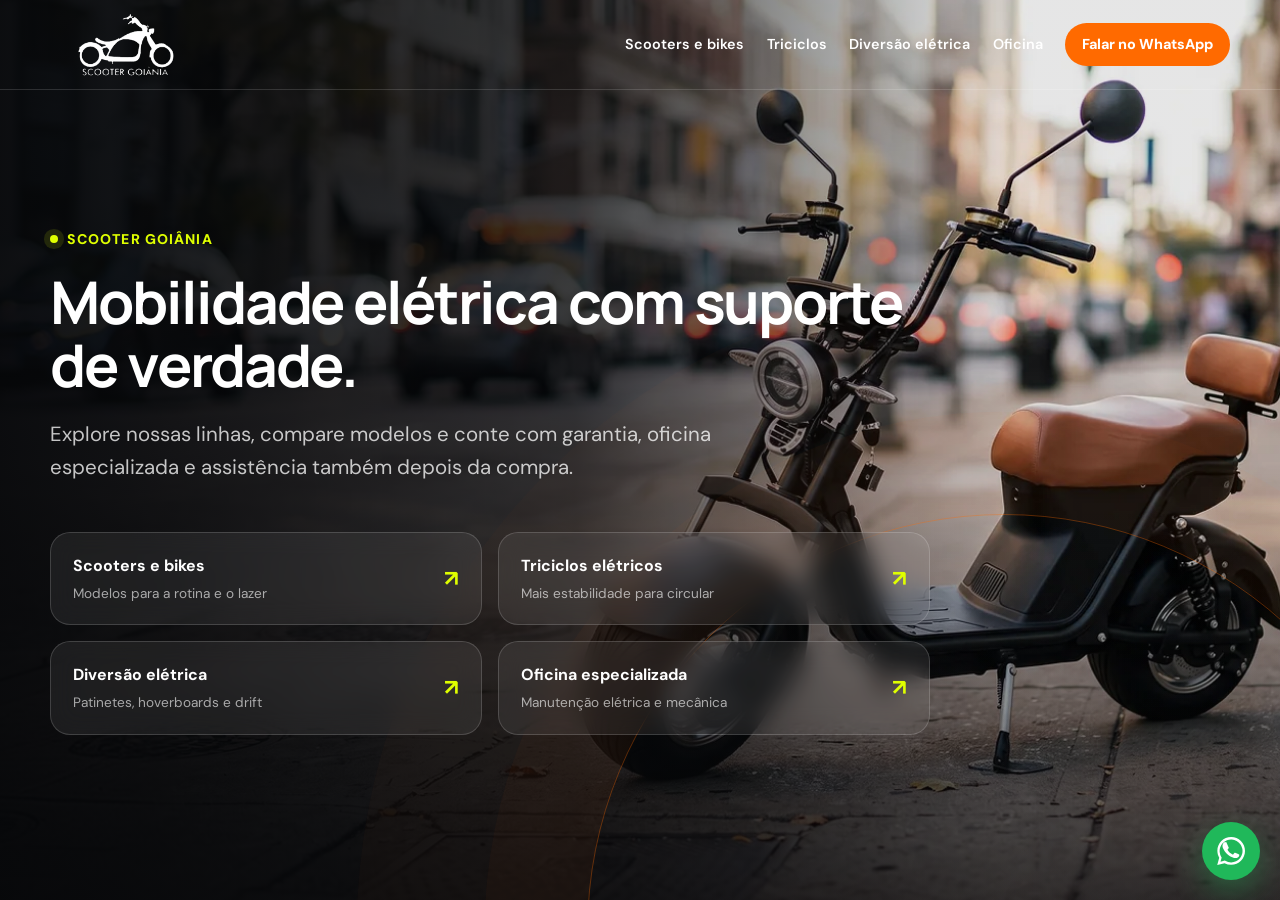
==== index.html @ bd3096f8 "fix: separate hero text from product imagery" ====
<!doctype html>
<html lang="pt-BR">
<head>
  <meta charset="utf-8"><meta name="viewport" content="width=device-width,initial-scale=1">
  <title>Scooter Goiânia | Mobilidade elétrica e assistência especializada</title>
  <meta name="description" content="Scooters, bikes, triciclos, patinetes e oficina especializada em veículos elétricos em Goiânia.">
  <link rel="icon" href="assets/images/logo-scooter-goiania-v2.png"><link rel="stylesheet" href="assets/css/styles.css?v=9">
</head>
<body>
  <a class="skip-link" href="#conteudo">Pular para o conteúdo</a>
  <header class="site-header"><div class="container nav"><a class="brand" href="./"><img src="assets/images/logo-scooter-goiania-v2.png" alt="Scooter Goiânia"></a><nav class="nav-links" aria-label="Principal"><a href="scooters-e-bikes/">Scooters e bikes</a><a href="triciclos/">Triciclos</a><a href="diversao-eletrica/">Diversão elétrica</a><a href="oficina/">Oficina</a><a class="btn btn-small" data-whatsapp>Falar no WhatsApp</a></nav></div></header>
  <main id="conteudo">
    <section class="hero hub-hero" style="--hero:url('../images/hero-scooters-oficina-v2.webp');--hero-mobile:url('../images/hero-scooters-oficina-mobile-v2.webp')"><div class="container"><div class="hero-copy"><p class="price-pill">Scooter Goiânia</p><h1>Mobilidade elétrica com suporte de verdade.</h1><p class="lead">Explore nossas linhas, compare modelos e conte com garantia, oficina especializada e assistência também depois da compra.</p><div class="hub-grid">
      <a class="hub-card" href="scooters-e-bikes/"><div><strong>Scooters e bikes</strong><span>Modelos para a rotina e o lazer</span></div><b>↗</b></a>
      <a class="hub-card" href="triciclos/"><div><strong>Triciclos elétricos</strong><span>Mais estabilidade para circular</span></div><b>↗</b></a>
      <a class="hub-card" href="diversao-eletrica/"><div><strong>Diversão elétrica</strong><span>Patinetes, hoverboards e drift</span></div><b>↗</b></a>
      <a class="hub-card" href="oficina/"><div><strong>Oficina especializada</strong><span>Manutenção elétrica e mecânica</span></div><b>↗</b></a>
    </div></div></div></section>
  </main>
  <a class="floating-whatsapp" data-whatsapp aria-label="Falar no WhatsApp"></a>
  <script src="assets/js/main.js?v=4"></script>
</body></html>
---- assets/css/styles.css ----
@import url('https://fonts.googleapis.com/css2?family=DM+Sans:wght@400;500;600;700&family=Manrope:wght@600;700;800&display=swap');

:root {
  --ink: #0b0c0e;
  --ink-soft: #16181c;
  --paper: #f7f5f0;
  --white: #fff;
  --muted: #686a70;
  --line: rgba(11, 12, 14, 0.12);
  --accent: #ff6a00;
  --accent-dark: #d95700;
  --lime: #dfff00;
  --success: #1d9f58;
  --shadow: 0 24px 70px rgba(11, 12, 14, 0.12);
  --radius: 28px;
  --max: 1180px;
}

* { box-sizing: border-box; }
html { scroll-behavior: smooth; }
body {
  margin: 0;
  background: var(--paper);
  color: var(--ink);
  font-family: "DM Sans", system-ui, -apple-system, BlinkMacSystemFont, "Segoe UI", sans-serif;
  line-height: 1.6;
  -webkit-font-smoothing: antialiased;
}
body.no-scroll { overflow: hidden; }
img { display: block; max-width: 100%; }
a { color: inherit; text-decoration: none; }
button, input { font: inherit; }
button { cursor: pointer; }

.skip-link {
  position: fixed; left: 1rem; top: -5rem; z-index: 1000;
  background: var(--lime); color: var(--ink); padding: .7rem 1rem; border-radius: 99px;
}
.skip-link:focus { top: 1rem; }
.container { width: min(calc(100% - 40px), var(--max)); margin-inline: auto; }
.eyebrow {
  display: inline-flex; align-items: center;
  margin: 0 0 1rem; color: var(--accent); font-weight: 800; font-size: .75rem;
  letter-spacing: .16em; text-transform: uppercase;
}
.eyebrow::before { display: none; }
.display, h1, h2, h3 { font-family: "Manrope", sans-serif; letter-spacing: -.035em; line-height: 1.08; }
h1, h2, h3, p { margin-top: 0; }
h1 { font-size: clamp(2.3rem, 4.6vw, 4.5rem); max-width: 880px; margin-bottom: 1.35rem; }
h2 { font-size: clamp(1.8rem, 3vw, 2.85rem); margin-bottom: 1.15rem; }
h3 { font-size: 1.3rem; margin-bottom: .6rem; }
.lead { font-size: clamp(1.05rem, 1.6vw, 1.3rem); max-width: 700px; color: rgba(255,255,255,.76); }
.section-intro { max-width: 720px; margin-bottom: 2.5rem; }
.section-intro p:not(.eyebrow) { color: var(--muted); font-size: 1.08rem; }
.section-intro.center { text-align: center; margin-inline: auto; }
.section-intro.center .eyebrow { justify-content: center; }

.site-header {
  position: absolute; inset: 0 0 auto; z-index: 50; height: 90px;
  display: flex; align-items: center; border-bottom: 1px solid rgba(255,255,255,.14);
}
.site-header.is-scrolled {
  position: fixed; height: 74px; background: rgba(11,12,14,.9); backdrop-filter: blur(18px);
  animation: slideDown .25s ease;
}
@keyframes slideDown { from { transform: translateY(-100%); } }
.nav { display: flex; align-items: center; justify-content: space-between; gap: 2rem; }
.brand { display: flex; align-items: center; align-self: stretch; }
.brand img { width: 152px; height: 66px; object-fit: contain; object-position: center; }
.site-header.is-scrolled .brand img { width: 132px; height: 54px; }
.nav-links { display: flex; align-items: center; gap: 1.4rem; color: #fff; font-size: .9rem; font-weight: 600; }
.nav-links a:not(.btn):hover { color: var(--lime); }

.btn {
  display: inline-flex; align-items: center; justify-content: center; gap: .55rem;
  min-height: 52px; padding: .8rem 1.25rem; border: 1px solid transparent; border-radius: 999px;
  background: var(--accent); color: var(--white); font-weight: 800; transition: .2s ease;
}
.btn:hover { background: var(--accent-dark); transform: translateY(-2px); }
.btn-outline { background: transparent; border-color: rgba(255,255,255,.5); }
.btn-outline:hover { background: #fff; color: var(--ink); }
.btn-dark { background: var(--ink); }
.btn-dark:hover { background: #292c31; }
.btn-small { min-height: 42px; padding: .55rem 1rem; font-size: .9rem; }
.btn svg { width: 18px; height: 18px; }
.hero-actions { display: flex; gap: .8rem; flex-wrap: wrap; margin-top: 2rem; }

.hero {
  position: relative; min-height: 760px; display: flex; align-items: flex-end; overflow: hidden;
  background: #111; color: #fff; padding: 150px 0 90px;
}
.hero::before {
  content: ""; position: absolute; inset: 0;
  background: linear-gradient(90deg, rgba(6,7,9,.96) 0%, rgba(6,7,9,.77) 45%, rgba(6,7,9,.1) 78%),
              linear-gradient(0deg, rgba(6,7,9,.74), transparent 45%), var(--hero) center/cover no-repeat;
  transform: scale(1.01);
}
.hero::after {
  content: ""; position: absolute; right: -11vw; bottom: -35vw; width: 65vw; height: 65vw;
  border: 1px solid rgba(255,106,0,.35); border-radius: 50%; box-shadow: 0 0 0 8vw rgba(255,106,0,.03), 0 0 0 18vw rgba(255,106,0,.02);
}
.hero .container { position: relative; z-index: 2; }
.hero-copy { max-width: 880px; }
.hero:not(.hub-hero) {
  align-items: center;
  background: var(--ink);
  padding-block: 130px 76px;
}
.hero:not(.hub-hero)::before {
  left: 52%;
  background:
    linear-gradient(90deg, rgba(11,12,14,.2), transparent 22%),
    var(--hero) 68% center / auto 100% no-repeat;
  transform: none;
}
.hero:not(.hub-hero) .hero-copy { width: 46%; max-width: 540px; }
.hero:not(.hub-hero) h1 {
  max-width: none;
  font-size: clamp(2.35rem, 3.6vw, 3.6rem);
}
.hero .price-pill {
  display: inline-flex; align-items: center; gap: .55rem; margin-bottom: 1.2rem;
  color: var(--lime); font-weight: 800; font-size: .88rem; text-transform: uppercase; letter-spacing: .08em;
}
.hero .price-pill::before { content: ""; width: 8px; height: 8px; border-radius: 50%; background: currentColor; box-shadow: 0 0 0 6px rgba(223,255,0,.12); }
.trust-row {
  display: grid; grid-template-columns: repeat(4, 1fr); gap: 1px; position: relative; z-index: 3;
  background: rgba(255,255,255,.14); color: #fff;
}
.trust-item { background: var(--ink); padding: 1.25rem; text-align: center; font-weight: 700; font-size: .9rem; }
.trust-icon { display: grid; place-items: center; width: 34px; height: 34px; margin: 0 auto .45rem; color: var(--lime); border-radius: 10px; background: rgba(223,255,0,.08); }
.trust-icon svg { width: 20px; height: 20px; fill: none; stroke: currentColor; stroke-width: 1.8; stroke-linecap: round; stroke-linejoin: round; }

section { padding: 100px 0; }
.split { display: grid; grid-template-columns: .9fr 1.1fr; gap: clamp(2rem,6vw,6rem); align-items: center; }
.visual-card {
  position: relative; min-height: 520px; border-radius: var(--radius); overflow: hidden; background: var(--ink); box-shadow: var(--shadow);
}
.visual-card img { width: 100%; height: 100%; min-height: 520px; object-fit: cover; }
.visual-card::after { content: ""; position: absolute; inset: 0; background: linear-gradient(0deg, rgba(0,0,0,.64), transparent 52%); }
.visual-note { position: absolute; z-index: 2; left: 1.5rem; right: 1.5rem; bottom: 1.5rem; color: #fff; }
.visual-note strong { display: block; font: 800 1.4rem/1.15 "Manrope",sans-serif; }
.visual-note span { color: rgba(255,255,255,.68); }
.choice-grid { display: grid; grid-template-columns: repeat(2, 1fr); gap: 1rem; margin-top: 2rem; }
.choice-card { padding: 1.25rem; border: 1px solid var(--line); border-radius: 18px; background: rgba(255,255,255,.55); }
.choice-card strong { display: block; margin-bottom: .3rem; }
.choice-card span { color: var(--muted); font-size: .92rem; }

.products-section { overflow: hidden; background: var(--white); }
.products-head { display: flex; align-items: end; justify-content: space-between; gap: 2rem; margin-bottom: 2rem; }
.products-head .section-intro { margin-bottom: 0; }
.carousel-controls { display: flex; gap: .55rem; flex: 0 0 auto; }
.carousel-btn {
  width: 48px; height: 48px; border-radius: 50%; border: 1px solid var(--line); background: var(--white); color: var(--ink);
  display: grid; place-items: center; transition: .2s ease;
}
.carousel-btn:hover { background: var(--ink); color: #fff; }
.carousel-btn svg { width: 20px; }
.product-carousel {
  display: grid; grid-auto-flow: column; grid-auto-columns: minmax(300px, 360px); gap: 1rem;
  overflow-x: auto; overscroll-behavior-inline: contain; scroll-snap-type: inline mandatory; scrollbar-width: none;
  width: min(calc(100% - 40px), var(--max)); margin-inline: auto; padding: .5rem 0 2rem;
  scroll-padding-inline: 0;
}
.product-carousel::-webkit-scrollbar { display: none; }
.product-card {
  scroll-snap-align: start; position: relative; display: flex; flex-direction: column; min-height: 540px;
  background: var(--paper); border: 1px solid var(--line); border-radius: 24px; overflow: hidden; transition: .24s ease;
}
.product-card:hover { transform: translateY(-6px); box-shadow: var(--shadow); }
.product-media { position: relative; height: 250px; background: #252525; overflow: hidden; }
.product-media img { width: 100%; height: 100%; object-fit: cover; transition: transform .45s ease; }
.product-card:hover .product-media img { transform: scale(1.04); }
.product-tag { position: absolute; left: 1rem; top: 1rem; background: rgba(11,12,14,.8); color: #fff; border: 1px solid rgba(255,255,255,.18); backdrop-filter: blur(8px); border-radius: 99px; padding: .4rem .7rem; font-size: .72rem; font-weight: 800; text-transform: uppercase; letter-spacing: .06em; }
.product-body { display: flex; flex-direction: column; flex: 1; padding: 1.35rem; }
.product-title-row { display: flex; justify-content: space-between; align-items: start; gap: 1rem; }
.product-title { font: 800 1.5rem/1.1 "Manrope",sans-serif; }
.product-price { color: var(--accent); font: 800 1.18rem/1.1 "Manrope",sans-serif; text-align: right; white-space: nowrap; }
.specs { display: grid; grid-template-columns: 1fr 1fr; gap: .8rem; margin: 1.25rem 0; padding: 0; list-style: none; }
.specs li { display: grid; grid-template-columns: 20px 1fr; column-gap: .4rem; align-items: center; font-size: .82rem; color: var(--muted); }
.specs strong { display: block; grid-column: 2; color: var(--ink); font-size: .92rem; }
.spec-icon { display: grid; place-items: center; grid-row: 1 / span 2; align-self: center; color: var(--accent); }
.spec-icon svg { width: 17px; height: 17px; fill: none; stroke: currentColor; stroke-width: 1.8; stroke-linecap: round; stroke-linejoin: round; }
.warranty { display: flex; align-items: center; gap: .45rem; color: var(--success); font-size: .8rem; font-weight: 700; margin-top: auto; }
.product-card .btn { width: 100%; margin-top: 1rem; }
.product-disclaimer { max-width: var(--max); margin: 1rem auto 0; padding-inline: 20px; color: var(--muted); font-size: .8rem; }

.dark-section { background: var(--ink); color: #fff; }
.dark-section .section-intro p:not(.eyebrow) { color: rgba(255,255,255,.65); }
.service-grid { display: grid; grid-template-columns: repeat(3, 1fr); gap: 1rem; }
.service-card { padding: 1.6rem; border: 1px solid rgba(255,255,255,.13); border-radius: 22px; background: rgba(255,255,255,.035); }
.service-icon { width: 48px; height: 48px; display: grid; place-items: center; border-radius: 14px; background: var(--accent); color: #fff; margin-bottom: 1.4rem; font-size: 1.25rem; font-weight: 800; }
.service-icon svg { width: 24px; height: 24px; fill: none; stroke: currentColor; stroke-width: 1.8; stroke-linecap: round; stroke-linejoin: round; }
.service-card p { color: rgba(255,255,255,.62); margin-bottom: 0; }
.support-banner {
  position: relative; overflow: hidden; border-radius: var(--radius); padding: clamp(2rem,5vw,4rem); background: var(--accent); color: #fff;
}
.support-banner::after { content: ""; position: absolute; width: 360px; height: 360px; right: -100px; bottom: -160px; border: 70px solid rgba(255,255,255,.09); border-radius: 50%; }
.support-banner > * { position: relative; z-index: 2; }
.support-banner p { max-width: 700px; font-size: 1.08rem; }

.problem-grid { display: grid; grid-template-columns: repeat(2, 1fr); gap: 1rem; }
.problem-card { display: flex; gap: 1rem; align-items: start; padding: 1.4rem; background: #fff; border: 1px solid var(--line); border-radius: 20px; }
.problem-card .num { flex: 0 0 auto; width: 40px; height: 40px; border-radius: 50%; display: grid; place-items: center; background: var(--ink); color: var(--lime); font-weight: 800; }
.problem-card p { margin: .25rem 0 0; color: var(--muted); }
.steps { counter-reset: step; display: grid; grid-template-columns: repeat(3, 1fr); gap: 1rem; }
.step { position: relative; padding: 2rem 1.5rem; background: #fff; border-radius: 22px; border: 1px solid var(--line); }
.step::before { counter-increment: step; content: "0" counter(step); display: block; color: var(--accent); font: 800 2.6rem/1 "Manrope",sans-serif; margin-bottom: 2rem; }
.step:not(:last-child)::after { content: "→"; position: absolute; right: -1.4rem; top: 2.2rem; z-index: 2; color: var(--accent); font-size: 1.5rem; }
.step p { color: var(--muted); margin-bottom: 0; }

.faq-list { max-width: 900px; margin: 2rem auto 0; border-top: 1px solid var(--line); }
.faq-item { border-bottom: 1px solid var(--line); }
.faq-item summary { list-style: none; display: flex; justify-content: space-between; gap: 1rem; padding: 1.35rem 0; font: 700 1.05rem/1.4 "Manrope",sans-serif; cursor: pointer; }
.faq-item summary::-webkit-details-marker { display: none; }
.faq-item summary::after { content: "+"; flex: 0 0 auto; color: var(--accent); font-size: 1.35rem; }
.faq-item[open] summary::after { content: "−"; }
.faq-item p { color: var(--muted); padding: 0 2.5rem 1.3rem 0; }

.contact-section { padding-bottom: 0; }
.contact-panel { background: var(--ink); color: #fff; border-radius: var(--radius) var(--radius) 0 0; padding: clamp(2rem,5vw,4rem); padding-bottom: clamp(4rem,7vw,6rem); }
.contact-top { display: flex; justify-content: space-between; gap: 3rem; align-items: end; margin-bottom: 3rem; }
.contact-top p { color: rgba(255,255,255,.64); max-width: 570px; }
.stores { display: grid; grid-template-columns: repeat(3,1fr); gap: 1rem; }
.store { padding: 1.35rem; border: 1px solid rgba(255,255,255,.14); border-radius: 18px; }
.store strong { display: block; color: var(--lime); margin-bottom: .35rem; }
.store span { color: rgba(255,255,255,.68); font-size: .9rem; }
.site-footer { background: var(--ink); color: rgba(255,255,255,.56); border-top: 1px solid rgba(255,255,255,.1); }
.footer-inner { min-height: 100px; display: flex; justify-content: space-between; align-items: center; gap: 1.5rem; font-size: .85rem; }
.footer-brand { display: flex; align-items: center; gap: 1rem; }
.footer-brand img { width: 110px; height: 55px; object-fit: contain; }
.footer-links { display: flex; gap: 1rem; }
.footer-links a:hover { color: #fff; }

.floating-whatsapp {
  position: fixed; z-index: 60; right: 20px; bottom: 20px; width: 58px; height: 58px;
  display: grid; place-items: center; border-radius: 50%; color: #fff; background: #20b85a; box-shadow: 0 12px 30px rgba(32,184,90,.35);
  transition: .2s ease;
}
.floating-whatsapp:hover { transform: scale(1.07); }
.floating-whatsapp svg { width: 28px; }

.hub-hero { min-height: 100svh; align-items: center; padding-block: 140px 80px; }
.hub-grid { display: grid; grid-template-columns: repeat(2, 1fr); gap: 1rem; margin-top: 3rem; max-width: 960px; }
.hub-card { display: flex; justify-content: space-between; gap: 1.5rem; align-items: center; padding: 1.25rem 1.4rem; border: 1px solid rgba(255,255,255,.16); background: rgba(255,255,255,.07); backdrop-filter: blur(12px); border-radius: 20px; transition: .2s ease; }
.hub-card:hover { background: rgba(255,255,255,.14); transform: translateY(-3px); }
.hub-card span { color: rgba(255,255,255,.62); display: block; font-size: .85rem; margin-top: .25rem; }
.hub-card b { color: var(--lime); font-size: 1.4rem; }

@media (max-width: 900px) {
  .nav-links a:not(.btn) { display: none; }
  .hero { min-height: 690px; }
  .hero::before { background: linear-gradient(90deg, rgba(6,7,9,.96), rgba(6,7,9,.62)), linear-gradient(0deg, rgba(6,7,9,.8), transparent 55%), var(--hero) 62% center/cover no-repeat; }
  .hero:not(.hub-hero) {
    --hero-media-height: clamp(400px, 70vw, 560px);
    display: block;
    min-height: 0;
    padding: 0 0 64px;
  }
  .hero:not(.hub-hero)::before {
    inset: 0 0 auto;
    height: var(--hero-media-height);
    background:
      linear-gradient(180deg, rgba(11,12,14,.42), transparent 30%),
      var(--hero-mobile, var(--hero)) center / cover no-repeat;
  }
  .hero:not(.hub-hero) .container { padding-top: calc(var(--hero-media-height) + 42px); }
  .hero:not(.hub-hero) .hero-copy { width: 100%; max-width: 680px; }
  .hero:not(.hub-hero) h1 { max-width: 680px; }
  .trust-row { grid-template-columns: repeat(2,1fr); }
  section { padding: 76px 0; }
  .split { grid-template-columns: 1fr; }
  .visual-card, .visual-card img { min-height: 400px; }
  .service-grid, .stores, .steps { grid-template-columns: 1fr; }
  .step:not(:last-child)::after { display: none; }
  .contact-top { align-items: start; flex-direction: column; }
}

@media (max-width: 620px) {
  .container { width: min(calc(100% - 28px), var(--max)); }
  .site-header { height: 76px; }
  .brand img, .site-header.is-scrolled .brand img { width: 126px; height: 54px; }
  .nav-links .btn { padding: .65rem .85rem; min-height: 44px; font-size: .8rem; }
  .hero:not(.hub-hero) { --hero-media-height: 350px; padding-bottom: 58px; }
  .hero:not(.hub-hero)::before {
    inset: 0 0 auto;
    height: var(--hero-media-height);
    background:
      linear-gradient(180deg, rgba(11,12,14,.42), transparent 30%),
      var(--hero-mobile, var(--hero)) center/cover no-repeat;
    transform: none;
  }
  .hero:not(.hub-hero)::after { display: none; }
  .hero:not(.hub-hero) .container { padding-top: calc(var(--hero-media-height) + 30px); }
  .hero:not(.hub-hero) .hero-copy { max-width: none; }
  h1 { font-size: clamp(2.15rem, 10vw, 3.1rem); }
  h2 { font-size: 1.85rem; }
  .hero-actions .btn { width: 100%; }
  .trust-row { grid-template-columns: 1fr 1fr; }
  .trust-item { padding: 1rem .5rem; font-size: .75rem; }
  .trust-icon { width: 30px; height: 30px; }
  .choice-grid, .problem-grid, .hub-grid { grid-template-columns: 1fr; }
  .products-head { align-items: start; }
  .carousel-controls { display: none; }
  .product-carousel { width: calc(100% - 28px); grid-auto-columns: 92%; padding: .5rem 0 1.5rem; }
  .product-card { min-height: 520px; }
  .footer-inner { flex-direction: column; align-items: start; padding-block: 1.5rem; }
}

@media (prefers-reduced-motion: reduce) {
  *, *::before, *::after { scroll-behavior: auto !important; animation-duration: .01ms !important; transition-duration: .01ms !important; }
}
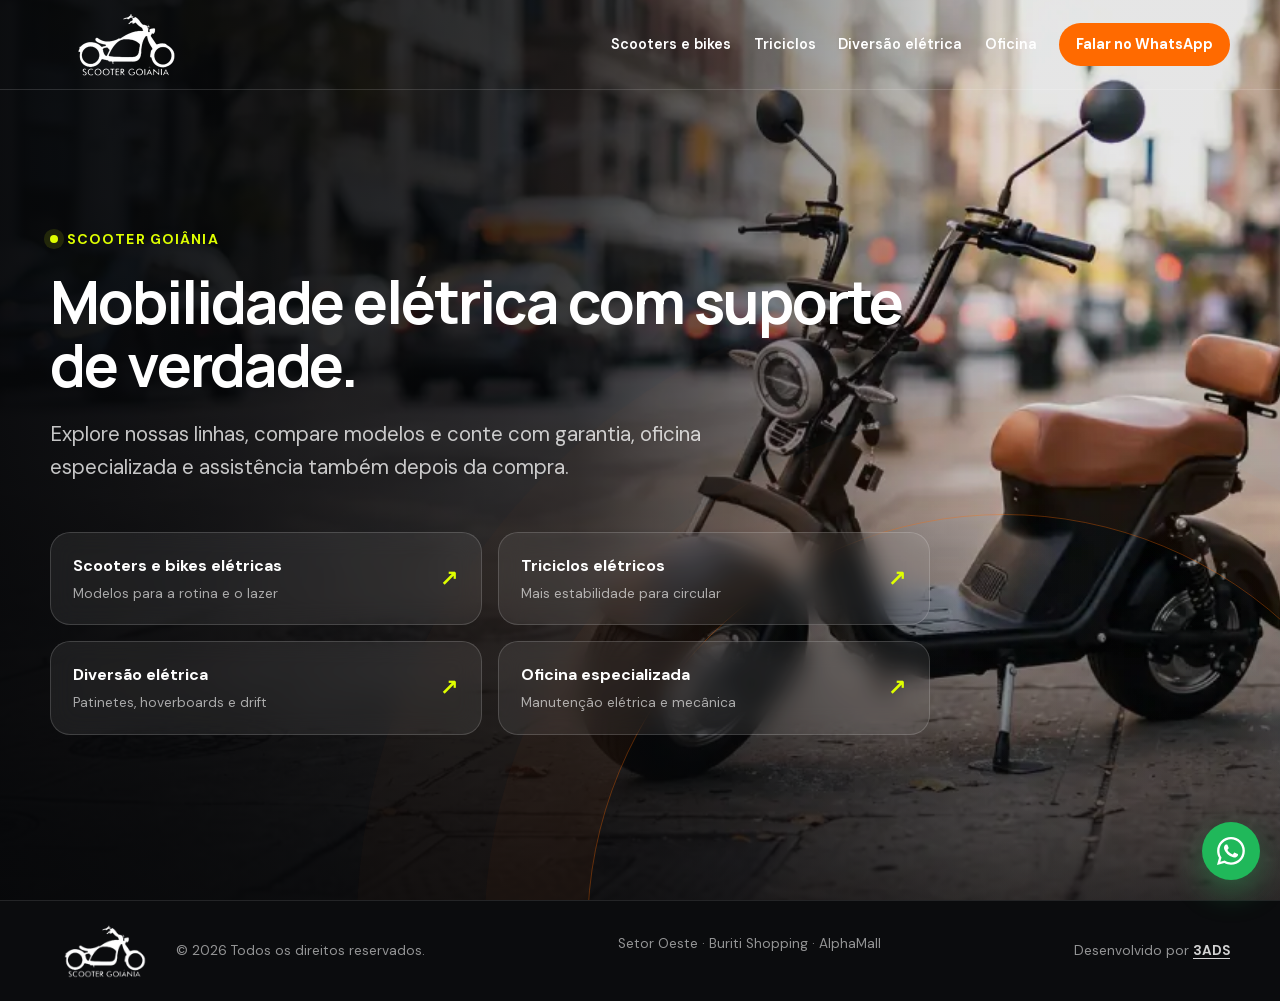
==== commit 120284de: "Otimiza LPs: PageSpeed, mobile first, SEO/AEO/GEO, CSP e efeitos de rolagem - CSS reescrito em mobil" ====
--- a/index.html
+++ b/index.html
@@ -1,22 +1,51 @@
 <!doctype html>
 <html lang="pt-BR">
 <head>
-  <meta charset="utf-8"><meta name="viewport" content="width=device-width,initial-scale=1">
-  <title>Scooter Goiânia | Mobilidade elétrica e assistência especializada</title>
-  <meta name="description" content="Scooters, bikes, triciclos, patinetes e oficina especializada em veículos elétricos em Goiânia.">
-  <link rel="icon" href="assets/images/logo-scooter-goiania-v2.png"><link rel="stylesheet" href="assets/css/styles.css?v=9">
+  <meta charset="utf-8">
+  <meta name="viewport" content="width=device-width,initial-scale=1,viewport-fit=cover">
+  <title>Scooter Goiânia | Scooters, Bikes, Triciclos e Patinetes Elétricos</title>
+  <meta name="description" content="Scooters, bikes, triciclos, patinetes e hoverboards elétricos em Goiânia, com garantia e oficina própria. Lojas no Setor Oeste, Buriti Shopping e AlphaMall.">
+  <link rel="canonical" href="https://lp.scootergoiania.com.br/">
+  <meta name="robots" content="index, follow, max-image-preview:large, max-snippet:-1, max-video-preview:-1">
+  <meta name="theme-color" content="#0b0c0e">
+  <meta name="geo.region" content="BR-GO"><meta name="geo.placename" content="Goiânia">
+  <meta property="og:type" content="website">
+  <meta property="og:locale" content="pt_BR">
+  <meta property="og:site_name" content="Scooter Goiânia">
+  <meta property="og:title" content="Scooter Goiânia | Mobilidade elétrica com suporte de verdade">
+  <meta property="og:description" content="Scooters, bikes, triciclos, patinetes e hoverboards elétricos em Goiânia, com garantia e oficina especializada.">
+  <meta property="og:url" content="https://lp.scootergoiania.com.br/">
+  <meta property="og:image" content="https://lp.scootergoiania.com.br/assets/images/og-home.jpg">
+  <meta property="og:image:width" content="1200"><meta property="og:image:height" content="630">
+  <meta property="og:image:alt" content="Loja e oficina da Scooter Goiânia">
+  <meta name="twitter:card" content="summary_large_image">
+  <meta name="twitter:title" content="Scooter Goiânia | Mobilidade elétrica com suporte de verdade">
+  <meta name="twitter:description" content="Scooters, bikes, triciclos, patinetes e hoverboards elétricos em Goiânia, com garantia e oficina especializada.">
+  <meta name="twitter:image" content="https://lp.scootergoiania.com.br/assets/images/og-home.jpg">
+  <link rel="preload" href="assets/fonts/manrope-latin.woff2" as="font" type="font/woff2" crossorigin>
+  <link rel="preload" href="assets/fonts/dm-sans-latin.woff2" as="font" type="font/woff2" crossorigin>
+  <link rel="preload" as="image" href="assets/images/hero-scooters-oficina-v2-1280.webp" media="(max-width: 1280px)" fetchpriority="high">
+  <link rel="preload" as="image" href="assets/images/hero-scooters-oficina-v2.webp" media="(min-width: 1281px)" fetchpriority="high">
+  <link rel="stylesheet" href="assets/css/styles.css?v=19afd4e7">
+  <script src="assets/js/main.js?v=8fccef65" defer></script>
+  <link rel="icon" href="assets/images/favicon-48.png" sizes="48x48" type="image/png">
+  <link rel="apple-touch-icon" href="assets/images/apple-touch-icon.png">
+  <link rel="manifest" href="site.webmanifest">
+  <!-- build:jsonld --><script type="application/ld+json">{"@context":"https://schema.org","@graph":[{"@type":["Store","Organization"],"@id":"https://lp.scootergoiania.com.br/#organizacao","name":"Scooter Goiânia","url":"https://lp.scootergoiania.com.br/","logo":{"@type":"ImageObject","url":"https://lp.scootergoiania.com.br/assets/images/icon-512.png","width":512,"height":512},"image":"https://lp.scootergoiania.com.br/assets/images/og-scooters.jpg","description":"Loja de veículos elétricos em Goiânia: scooters, bikes, triciclos, patinetes, hoverboards e triciclos drift, com garantia, suporte pós-venda e oficina especializada.","telephone":"+55 62 99988-1098","priceRange":"R$ 900 – R$ 13.900","currenciesAccepted":"BRL","address":{"@type":"PostalAddress","streetAddress":"Av. T-7, 310","addressLocality":"Goiânia","addressRegion":"GO","addressCountry":"BR"},"areaServed":[{"@type":"City","name":"Goiânia"},{"@type":"City","name":"Aparecida de Goiânia"}],"department":[{"@type":"Store","name":"Scooter Goiânia — Setor Oeste","address":{"@type":"PostalAddress","streetAddress":"Av. T-7, 310","addressLocality":"Goiânia","addressRegion":"GO","addressCountry":"BR"},"parentOrganization":{"@id":"https://lp.scootergoiania.com.br/#organizacao"}},{"@type":"Store","name":"Scooter Goiânia — Buriti Shopping","address":{"@type":"PostalAddress","streetAddress":"Av. José Leandro da Cruz","addressLocality":"Aparecida de Goiânia","addressRegion":"GO","postalCode":"74915-515","addressCountry":"BR"},"parentOrganization":{"@id":"https://lp.scootergoiania.com.br/#organizacao"}},{"@type":"Store","name":"Scooter Goiânia — AlphaMall","address":{"@type":"PostalAddress","streetAddress":"Av. Alphaville Flamboyant","addressLocality":"Goiânia","addressRegion":"GO","postalCode":"74884-527","addressCountry":"BR"},"parentOrganization":{"@id":"https://lp.scootergoiania.com.br/#organizacao"}}],"contactPoint":[{"@type":"ContactPoint","contactType":"sales","telephone":"+55 62 99988-1098","availableLanguage":"pt-BR","url":"https://wa.me/5562999881098"},{"@type":"ContactPoint","contactType":"technical support","name":"Oficina Scooter Goiânia","telephone":"+55 62 99672-1097","availableLanguage":"pt-BR","url":"https://wa.me/5562996721097"}],"knowsAbout":["Scooter elétrica","Bike elétrica","Triciclo elétrico","Patinete elétrico","Hoverboard","Manutenção de veículos elétricos","Bateria de lítio"]},{"@type":"WebSite","@id":"https://lp.scootergoiania.com.br/#website","url":"https://lp.scootergoiania.com.br/","name":"Scooter Goiânia","inLanguage":"pt-BR","publisher":{"@id":"https://lp.scootergoiania.com.br/#organizacao"}},{"@type":"BreadcrumbList","@id":"https://lp.scootergoiania.com.br/#breadcrumb","itemListElement":[{"@type":"ListItem","position":1,"name":"Início","item":"https://lp.scootergoiania.com.br/"}]},{"@type":"WebPage","@id":"https://lp.scootergoiania.com.br/#webpage","url":"https://lp.scootergoiania.com.br/","name":"Scooter Goiânia | Scooters, Bikes, Triciclos e Patinetes Elétricos","description":"Scooters, bikes, triciclos, patinetes e hoverboards elétricos em Goiânia, com garantia e oficina própria. Lojas no Setor Oeste, Buriti Shopping e AlphaMall.","inLanguage":"pt-BR","isPartOf":{"@id":"https://lp.scootergoiania.com.br/#website"},"about":{"@id":"https://lp.scootergoiania.com.br/#organizacao"},"breadcrumb":{"@id":"https://lp.scootergoiania.com.br/#breadcrumb"},"primaryImageOfPage":{"@type":"ImageObject","url":"https://lp.scootergoiania.com.br/assets/images/og-home.jpg","width":1200,"height":630},"dateModified":"2026-09-25"}]}</script><!-- /build:jsonld -->
 </head>
 <body>
+  <!-- build:sprite --><svg class="icon-sprite" aria-hidden="true" focusable="false"><symbol id="i-arrow" viewBox="0 0 24 24"><path d="M5 12h14M13 6l6 6-6 6"/></symbol></svg><!-- /build:sprite -->
   <a class="skip-link" href="#conteudo">Pular para o conteúdo</a>
-  <header class="site-header"><div class="container nav"><a class="brand" href="./"><img src="assets/images/logo-scooter-goiania-v2.png" alt="Scooter Goiânia"></a><nav class="nav-links" aria-label="Principal"><a href="scooters-e-bikes/">Scooters e bikes</a><a href="triciclos/">Triciclos</a><a href="diversao-eletrica/">Diversão elétrica</a><a href="oficina/">Oficina</a><a class="btn btn-small" data-whatsapp>Falar no WhatsApp</a></nav></div></header>
+  <header class="site-header"><div class="container nav"><a class="brand" href="./" aria-label="Scooter Goiânia - página inicial"><img src="assets/images/logo-scooter-goiania-v2.webp" width="202" height="132" alt="Scooter Goiânia"></a><nav class="nav-links" aria-label="Principal"><a href="scooters-e-bikes/">Scooters e bikes</a><a href="triciclos/">Triciclos</a><a href="diversao-eletrica/">Diversão elétrica</a><a href="oficina/">Oficina</a><a href="https://wa.me/5562999881098?text=Ol%C3%A1!%20Gostaria%20de%20falar%20com%20a%20equipe%20da%20Scooter%20Goi%C3%A2nia." target="_blank" rel="noopener" class="btn btn-small" data-whatsapp>Falar no WhatsApp</a></nav></div></header>
   <main id="conteudo">
-    <section class="hero hub-hero" style="--hero:url('../images/hero-scooters-oficina-v2.webp');--hero-mobile:url('../images/hero-scooters-oficina-mobile-v2.webp')"><div class="container"><div class="hero-copy"><p class="price-pill">Scooter Goiânia</p><h1>Mobilidade elétrica com suporte de verdade.</h1><p class="lead">Explore nossas linhas, compare modelos e conte com garantia, oficina especializada e assistência também depois da compra.</p><div class="hub-grid">
-      <a class="hub-card" href="scooters-e-bikes/"><div><strong>Scooters e bikes</strong><span>Modelos para a rotina e o lazer</span></div><b>↗</b></a>
-      <a class="hub-card" href="triciclos/"><div><strong>Triciclos elétricos</strong><span>Mais estabilidade para circular</span></div><b>↗</b></a>
-      <a class="hub-card" href="diversao-eletrica/"><div><strong>Diversão elétrica</strong><span>Patinetes, hoverboards e drift</span></div><b>↗</b></a>
-      <a class="hub-card" href="oficina/"><div><strong>Oficina especializada</strong><span>Manutenção elétrica e mecânica</span></div><b>↗</b></a>
-    </div></div></div></section>
+    <section class="hero hub-hero" style="--hero:url('../images/hero-scooters-oficina-v2.webp');--hero-mobile:url('../images/hero-scooters-oficina-mobile-v2.webp')"><div class="container"><div class="hero-copy"><p class="price-pill hero-reveal hero-reveal-label">Scooter Goiânia</p><h1>Mobilidade elétrica com suporte de verdade.</h1><p class="lead hero-reveal hero-reveal-copy">Explore nossas linhas, compare modelos e conte com garantia, oficina especializada e assistência também depois da compra.</p><nav class="hub-grid" aria-label="Linhas de produtos e serviços">
+      <a class="hub-card hero-reveal hero-reveal-actions" href="scooters-e-bikes/"><div><strong>Scooters e bikes elétricas</strong><span>Modelos para a rotina e o lazer</span></div><b aria-hidden="true">↗</b></a>
+      <a class="hub-card hero-reveal hero-reveal-actions" href="triciclos/"><div><strong>Triciclos elétricos</strong><span>Mais estabilidade para circular</span></div><b aria-hidden="true">↗</b></a>
+      <a class="hub-card hero-reveal hero-reveal-actions" href="diversao-eletrica/"><div><strong>Diversão elétrica</strong><span>Patinetes, hoverboards e drift</span></div><b aria-hidden="true">↗</b></a>
+      <a class="hub-card hero-reveal hero-reveal-actions" href="oficina/"><div><strong>Oficina especializada</strong><span>Manutenção elétrica e mecânica</span></div><b aria-hidden="true">↗</b></a>
+    </nav></div></div></section>
   </main>
-  <a class="floating-whatsapp" data-whatsapp aria-label="Falar no WhatsApp"></a>
-  <script src="assets/js/main.js?v=4"></script>
-</body></html>
+  <footer class="site-footer"><div class="container footer-inner"><div class="footer-brand"><img src="assets/images/logo-scooter-goiania-v2.webp" width="202" height="132" loading="lazy" decoding="async" alt="Scooter Goiânia"><span>© <span data-year>2026</span> Todos os direitos reservados.</span></div><p class="footer-links">Setor Oeste · Buriti Shopping · AlphaMall</p><p class="footer-credit">Desenvolvido por <a href="https://3ads.com.br/" target="_blank" rel="noopener">3ADS</a></p></div></footer>
+  <a href="https://wa.me/5562999881098?text=Ol%C3%A1!%20Gostaria%20de%20falar%20com%20a%20equipe%20da%20Scooter%20Goi%C3%A2nia." target="_blank" rel="noopener" class="floating-whatsapp" data-whatsapp aria-label="Falar no WhatsApp"><!-- build:wa-icon --><svg viewBox="0 0 24 24" aria-hidden="true" focusable="false"><path fill="currentColor" fill-rule="evenodd" clip-rule="evenodd" d="M17.415 14.382C17.117 14.233 15.656 13.515 15.384 13.415C15.112 13.315 14.914 13.267 14.715 13.565C14.517 13.862 13.948 14.531 13.775 14.729C13.601 14.928 13.428 14.952 13.131 14.804C12.834 14.654 11.876 14.341 10.741 13.329C9.858 12.541 9.261 11.568 9.088 11.27C8.915 10.973 9.069 10.812 9.218 10.664C9.352 10.531 9.515 10.317 9.664 10.144C9.813 9.97103 9.862 9.84603 9.961 9.64703C10.061 9.44903 10.011 9.27603 9.936 9.12703C9.862 8.97803 9.268 7.51503 9.02 6.92003C8.779 6.34103 8.534 6.42003 8.352 6.41003C8.178 6.40203 7.98 6.40003 7.782 6.40003C7.584 6.40003 7.262 6.47403 6.99 6.77203C6.717 7.06903 5.95 7.78803 5.95 9.25103C5.95 10.713 7.014 12.126 7.163 12.325C7.312 12.524 9.258 15.525 12.239 16.812C12.949 17.118 13.502 17.301 13.933 17.437C14.645 17.664 15.293 17.632 15.805 17.555C16.375 17.47 17.563 16.836 17.811 16.142C18.059 15.448 18.058 14.853 17.984 14.729C17.91 14.605 17.712 14.531 17.414 14.382M11.992 21.785H11.988C10.2174 21.7854 8.47937 21.3094 6.956 20.407L6.596 20.193L2.854 21.175L3.853 17.527L3.618 17.153C2.62809 15.5774 2.10424 13.7538 2.107 11.893C2.109 6.44303 6.543 2.00903 11.996 2.00903C13.2948 2.00509 14.5814 2.25934 15.781 2.75702C16.9807 3.2547 18.0694 3.98587 18.984 4.90803C19.9045 5.82433 20.6341 6.91412 21.1305 8.11431C21.6269 9.3145 21.8803 10.6012 21.876 11.9C21.874 17.35 17.44 21.785 11.992 21.785ZM20.404 3.48803C19.3021 2.3793 17.9913 1.50013 16.5474 0.901413C15.1035 0.302696 13.5551 -0.0036753 11.992 3.32698e-05C5.438 3.32698e-05 0.102 5.33503 0.1 11.892C0.096774 13.9788 0.644198 16.0295 1.687 17.837L0 24L6.304 22.346C8.04817 23.2954 10.0022 23.7932 11.988 23.794H11.993C18.547 23.794 23.883 18.459 23.885 11.901C23.8899 10.3383 23.5848 8.79011 22.9875 7.34603C22.3902 5.90196 21.5124 4.59067 20.405 3.48803"/></svg><!-- /build:wa-icon --></a>
+</body>
+</html>
--- a/assets/css/styles.css
+++ b/assets/css/styles.css
@@ -1,4 +1,27 @@
-@import url('https://fonts.googleapis.com/css2?family=DM+Sans:wght@400;500;600;700&family=Manrope:wght@600;700;800&display=swap');
+/* =========================================================
+   Scooter Goiânia — Landing pages
+   Mobile first: a base é o celular; os blocos @media (min-width)
+   ampliam para tablet (621px), desktop (901px), widescreen
+   (1600px/1920px) e TV/4K (2560px/3200px).
+   ========================================================= */
+
+/* Fontes hospedadas localmente (variáveis, subset latin) */
+@font-face {
+  font-family: "DM Sans";
+  src: url("../fonts/dm-sans-latin.woff2") format("woff2");
+  font-weight: 400 700;
+  font-style: normal;
+  font-display: swap;
+  unicode-range: U+0000-00FF, U+0131, U+0152-0153, U+02BB-02BC, U+02C6, U+02DA, U+02DC, U+0304, U+0308, U+0329, U+2000-206F, U+20AC, U+2122, U+2191, U+2193, U+2212, U+2215, U+FEFF, U+FFFD;
+}
+@font-face {
+  font-family: "Manrope";
+  src: url("../fonts/manrope-latin.woff2") format("woff2");
+  font-weight: 600 800;
+  font-style: normal;
+  font-display: swap;
+  unicode-range: U+0000-00FF, U+0131, U+0152-0153, U+02BB-02BC, U+02C6, U+02DA, U+02DC, U+0304, U+0308, U+0329, U+2000-206F, U+20AC, U+2122, U+2191, U+2193, U+2212, U+2215, U+FEFF, U+FFFD;
+}
 
 :root {
   --ink: #0b0c0e;
@@ -9,15 +32,17 @@
   --line: rgba(11, 12, 14, 0.12);
   --accent: #ff6a00;
   --accent-dark: #d95700;
+  --accent-text: #b34600; /* laranja com contraste AA para textos pequenos em fundo claro */
   --lime: #dfff00;
-  --success: #1d9f58;
+  --success: #157a43;
   --shadow: 0 24px 70px rgba(11, 12, 14, 0.12);
   --radius: 28px;
   --max: 1180px;
+  --gutter: 28px;
 }
 
 * { box-sizing: border-box; }
-html { scroll-behavior: smooth; }
+html { scroll-behavior: smooth; -webkit-text-size-adjust: 100%; text-size-adjust: 100%; }
 body {
   margin: 0;
   background: var(--paper);
@@ -25,29 +50,37 @@
   font-family: "DM Sans", system-ui, -apple-system, BlinkMacSystemFont, "Segoe UI", sans-serif;
   line-height: 1.6;
   -webkit-font-smoothing: antialiased;
+  overflow-x: clip;
 }
 body.no-scroll { overflow: hidden; }
-img { display: block; max-width: 100%; }
+img { display: block; max-width: 100%; height: auto; }
 a { color: inherit; text-decoration: none; }
 button, input { font: inherit; }
 button { cursor: pointer; }
+:focus-visible { outline: 3px solid var(--lime); outline-offset: 3px; }
+.sr-only {
+  position: absolute; width: 1px; height: 1px; padding: 0; margin: -1px;
+  overflow: hidden; clip: rect(0 0 0 0); white-space: nowrap; border: 0;
+}
+.icon-sprite { position: absolute; width: 0; height: 0; overflow: hidden; }
 
 .skip-link {
   position: fixed; left: 1rem; top: -5rem; z-index: 1000;
   background: var(--lime); color: var(--ink); padding: .7rem 1rem; border-radius: 99px;
 }
 .skip-link:focus { top: 1rem; }
-.container { width: min(calc(100% - 40px), var(--max)); margin-inline: auto; }
+.container { width: min(calc(100% - var(--gutter)), var(--max)); margin-inline: auto; }
 .eyebrow {
   display: inline-flex; align-items: center;
-  margin: 0 0 1rem; color: var(--accent); font-weight: 800; font-size: .75rem;
+  margin: 0 0 1rem; color: var(--accent-text); font-weight: 800; font-size: .75rem;
   letter-spacing: .16em; text-transform: uppercase;
 }
+.dark-section .eyebrow { color: var(--accent); }
 .eyebrow::before { display: none; }
 .display, h1, h2, h3 { font-family: "Manrope", sans-serif; letter-spacing: -.035em; line-height: 1.08; }
 h1, h2, h3, p { margin-top: 0; }
-h1 { font-size: clamp(2.3rem, 4.6vw, 4.5rem); max-width: 880px; margin-bottom: 1.35rem; }
-h2 { font-size: clamp(1.8rem, 3vw, 2.85rem); margin-bottom: 1.15rem; }
+h1 { font-size: clamp(2.15rem, 10vw, 3.1rem); max-width: 880px; margin-bottom: 1.35rem; }
+h2 { font-size: 1.85rem; margin-bottom: 1.15rem; }
 h3 { font-size: 1.3rem; margin-bottom: .6rem; }
 .lead { font-size: clamp(1.05rem, 1.6vw, 1.3rem); max-width: 700px; color: rgba(255,255,255,.76); }
 .section-intro { max-width: 720px; margin-bottom: 2.5rem; }
@@ -55,22 +88,25 @@
 .section-intro.center { text-align: center; margin-inline: auto; }
 .section-intro.center .eyebrow { justify-content: center; }
 
+/* ---------- Header ---------- */
 .site-header {
-  position: absolute; inset: 0 0 auto; z-index: 50; height: 90px;
+  position: absolute; inset: 0 0 auto; z-index: 50; height: 76px;
   display: flex; align-items: center; border-bottom: 1px solid rgba(255,255,255,.14);
 }
 .site-header.is-scrolled {
-  position: fixed; height: 74px; background: rgba(11,12,14,.9); backdrop-filter: blur(18px);
+  position: fixed; height: 74px; background: rgba(11,12,14,.9);
+  -webkit-backdrop-filter: blur(18px); backdrop-filter: blur(18px);
   animation: slideDown .25s ease;
 }
 @keyframes slideDown { from { transform: translateY(-100%); } }
 .nav { display: flex; align-items: center; justify-content: space-between; gap: 2rem; }
 .brand { display: flex; align-items: center; align-self: stretch; }
-.brand img { width: 152px; height: 66px; object-fit: contain; object-position: center; }
-.site-header.is-scrolled .brand img { width: 132px; height: 54px; }
+.brand img, .site-header.is-scrolled .brand img { width: 126px; height: 54px; object-fit: contain; object-position: center; }
 .nav-links { display: flex; align-items: center; gap: 1.4rem; color: #fff; font-size: .9rem; font-weight: 600; }
+.nav-links a:not(.btn) { display: none; }
 .nav-links a:not(.btn):hover { color: var(--lime); }
 
+/* ---------- Botões ---------- */
 .btn {
   display: inline-flex; align-items: center; justify-content: center; gap: .55rem;
   min-height: 52px; padding: .8rem 1.25rem; border: 1px solid transparent; border-radius: 999px;
@@ -82,17 +118,20 @@
 .btn-dark { background: var(--ink); }
 .btn-dark:hover { background: #292c31; }
 .btn-small { min-height: 42px; padding: .55rem 1rem; font-size: .9rem; }
+.nav-links .btn { padding: .65rem .85rem; min-height: 44px; font-size: .8rem; }
 .btn svg { width: 18px; height: 18px; }
 .hero-actions { display: flex; gap: .8rem; flex-wrap: wrap; margin-top: 2rem; }
-
+.hero-actions .btn { width: 100%; }
+
+/* ---------- Hero (base comum) ---------- */
 .hero {
-  position: relative; min-height: 760px; display: flex; align-items: flex-end; overflow: hidden;
+  position: relative; min-height: 690px; display: flex; align-items: flex-end; overflow: hidden;
   background: #111; color: #fff; padding: 150px 0 90px;
 }
 .hero::before {
   content: ""; position: absolute; inset: 0;
-  background: linear-gradient(90deg, rgba(6,7,9,.96) 0%, rgba(6,7,9,.77) 45%, rgba(6,7,9,.1) 78%),
-              linear-gradient(0deg, rgba(6,7,9,.74), transparent 45%), var(--hero) center/cover no-repeat;
+  background: linear-gradient(90deg, rgba(6,7,9,.96), rgba(6,7,9,.62)),
+              linear-gradient(0deg, rgba(6,7,9,.8), transparent 55%), var(--hero-hub, var(--hero)) 62% center/cover no-repeat;
   transform: scale(1.01);
 }
 .hero::after {
@@ -101,55 +140,141 @@
 }
 .hero .container { position: relative; z-index: 2; }
 .hero-copy { max-width: 880px; }
-.hero:not(.hub-hero) {
-  align-items: center;
-  background: var(--ink);
-  padding-block: 130px 76px;
-}
-.hero:not(.hub-hero)::before {
-  left: 52%;
-  background:
-    linear-gradient(90deg, rgba(11,12,14,.2), transparent 22%),
-    var(--hero) 68% center / auto 100% no-repeat;
-  transform: none;
-}
-.hero:not(.hub-hero) .hero-copy { width: 46%; max-width: 540px; }
-.hero:not(.hub-hero) h1 {
-  max-width: none;
-  font-size: clamp(2.35rem, 3.6vw, 3.6rem);
-}
 .hero .price-pill {
   display: inline-flex; align-items: center; gap: .55rem; margin-bottom: 1.2rem;
   color: var(--lime); font-weight: 800; font-size: .88rem; text-transform: uppercase; letter-spacing: .08em;
 }
 .hero .price-pill::before { content: ""; width: 8px; height: 8px; border-radius: 50%; background: currentColor; box-shadow: 0 0 0 6px rgba(223,255,0,.12); }
+
+/* Hero das LPs (imagem em cima, texto embaixo no mobile/tablet) */
+.hero:not(.hub-hero) {
+  --hero-media-height: 350px;
+  display: block;
+  min-height: 0;
+  padding: 0 0 58px;
+}
+.hero:not(.hub-hero)::before {
+  inset: 0 0 auto;
+  left: 0;
+  height: var(--hero-media-height);
+  background:
+    linear-gradient(180deg, rgba(11,12,14,.42), transparent 30%),
+    var(--hero-small, var(--hero-mobile, var(--hero))) center / cover no-repeat;
+  transform: none;
+}
+.hero:not(.hub-hero)::after { display: none; }
+.hero:not(.hub-hero) .container { padding-top: calc(var(--hero-media-height) + 30px); }
+.hero:not(.hub-hero) .hero-copy { width: 100%; max-width: none; }
+.hero:not(.hub-hero) h1 { max-width: 680px; font-size: clamp(2.15rem, 10vw, 3.1rem); }
+
+.liquid-glass {
+  position: relative;
+  overflow: hidden;
+  background: rgba(8, 9, 11, .42);
+  background-blend-mode: luminosity;
+  border: 1px solid rgba(255,255,255,.16);
+  box-shadow: inset 0 1px 1px rgba(255,255,255,.12), 0 14px 34px rgba(0,0,0,.18);
+  -webkit-backdrop-filter: blur(8px);
+  backdrop-filter: blur(8px);
+}
+.liquid-glass::before {
+  content: "";
+  position: absolute;
+  inset: 0;
+  border-radius: inherit;
+  padding: 1px;
+  background: linear-gradient(180deg, rgba(255,255,255,.28), rgba(255,255,255,.04) 42%, rgba(255,255,255,.16));
+  -webkit-mask: linear-gradient(#fff 0 0) content-box, linear-gradient(#fff 0 0);
+  -webkit-mask-composite: xor;
+  mask-composite: exclude;
+  pointer-events: none;
+}
+.site-header-editorial {
+  height: 76px;
+  padding-top: 18px;
+  border-bottom: 0;
+}
+.site-header-editorial .nav {
+  min-height: 58px;
+  padding: 5px 12px 5px 18px;
+  border-radius: 15px;
+}
+.site-header-editorial.is-scrolled {
+  height: auto;
+  padding: 10px 0;
+  background: transparent;
+  border: 0;
+  box-shadow: none;
+  -webkit-backdrop-filter: none;
+  backdrop-filter: none;
+}
+.hero.hero-editorial { background: #08090b; }
+.hero.hero-editorial::after { display: none; }
+.hero.hero-editorial .hero-editorial-layout { display: block; }
+.hero.hero-editorial .hero-copy { width: 100%; max-width: none; text-shadow: none; }
+.hero.hero-editorial h1 {
+  max-width: 680px;
+  margin-bottom: 1.1rem;
+  font-size: clamp(2.15rem, 10vw, 3.1rem);
+  font-weight: 600;
+  letter-spacing: -.045em;
+}
+.hero.hero-editorial .lead { max-width: 590px; color: rgba(255,255,255,.88); }
+.hero.hero-editorial--dense .lead { margin-bottom: .75rem; font-size: clamp(1rem, 1.3vw, 1.12rem); }
+.hero.hero-editorial .hero-actions { margin-top: 1.6rem; }
+.hero.hero-editorial .hero-actions .btn:first-child { background: #fff; color: var(--ink); }
+.hero.hero-editorial .hero-actions .btn:first-child:hover { background: #f1f1f1; }
+.hero.hero-editorial .hero-actions .btn-outline { background: rgba(8,9,11,.4); }
+.hero-reveal { opacity: 0; animation: heroFade .8s ease forwards; }
+.hero-reveal-label { animation-delay: .2s; }
+.hero-reveal-copy { animation-delay: .8s; }
+.hero-reveal-actions { animation-delay: 1.15s; }
+.animated-line { white-space: normal; }
+.animated-char {
+  display: inline-block;
+  opacity: 0;
+  transform: translateX(-18px);
+  animation: heroChar .5s ease forwards;
+  animation-delay: var(--char-delay);
+}
+@keyframes heroFade { to { opacity: 1; } }
+@keyframes heroChar { to { opacity: 1; transform: translateX(0); } }
+
+/* ---------- Faixa de diferenciais ---------- */
 .trust-row {
-  display: grid; grid-template-columns: repeat(4, 1fr); gap: 1px; position: relative; z-index: 3;
+  display: grid; grid-template-columns: repeat(2, 1fr); gap: 1px; position: relative; z-index: 3;
   background: rgba(255,255,255,.14); color: #fff;
 }
-.trust-item { background: var(--ink); padding: 1.25rem; text-align: center; font-weight: 700; font-size: .9rem; }
-.trust-icon { display: grid; place-items: center; width: 34px; height: 34px; margin: 0 auto .45rem; color: var(--lime); border-radius: 10px; background: rgba(223,255,0,.08); }
+.trust-item { background: var(--ink); padding: 1rem .5rem; text-align: center; font-weight: 700; font-size: .75rem; }
+.trust-icon { display: grid; place-items: center; width: 30px; height: 30px; margin: 0 auto .45rem; color: var(--lime); border-radius: 10px; background: rgba(223,255,0,.08); }
 .trust-icon svg { width: 20px; height: 20px; fill: none; stroke: currentColor; stroke-width: 1.8; stroke-linecap: round; stroke-linejoin: round; }
 
-section { padding: 100px 0; }
-.split { display: grid; grid-template-columns: .9fr 1.1fr; gap: clamp(2rem,6vw,6rem); align-items: center; }
+/* ---------- Seções ---------- */
+section { padding: 76px 0; }
+.split { display: grid; grid-template-columns: 1fr; gap: clamp(2rem,6vw,6rem); align-items: center; }
 .visual-card {
-  position: relative; min-height: 520px; border-radius: var(--radius); overflow: hidden; background: var(--ink); box-shadow: var(--shadow);
-}
-.visual-card img { width: 100%; height: 100%; min-height: 520px; object-fit: cover; }
+  position: relative; min-height: 400px; border-radius: var(--radius); overflow: hidden; background: var(--ink); box-shadow: var(--shadow);
+}
+.visual-card img { width: 100%; height: 100%; min-height: 400px; object-fit: cover; }
 .visual-card::after { content: ""; position: absolute; inset: 0; background: linear-gradient(0deg, rgba(0,0,0,.64), transparent 52%); }
 .visual-note { position: absolute; z-index: 2; left: 1.5rem; right: 1.5rem; bottom: 1.5rem; color: #fff; }
 .visual-note strong { display: block; font: 800 1.4rem/1.15 "Manrope",sans-serif; }
 .visual-note span { color: rgba(255,255,255,.68); }
-.choice-grid { display: grid; grid-template-columns: repeat(2, 1fr); gap: 1rem; margin-top: 2rem; }
+.choice-grid { display: grid; grid-template-columns: 1fr; gap: 1rem; margin-top: 2rem; }
 .choice-card { padding: 1.25rem; border: 1px solid var(--line); border-radius: 18px; background: rgba(255,255,255,.55); }
 .choice-card strong { display: block; margin-bottom: .3rem; }
 .choice-card span { color: var(--muted); font-size: .92rem; }
 
+/* ---------- Produtos / carrossel ---------- */
 .products-section { overflow: hidden; background: var(--white); }
-.products-head { display: flex; align-items: end; justify-content: space-between; gap: 2rem; margin-bottom: 2rem; }
+.products-section--tight { padding-top: 20px; }
+.carousel-cta { margin-top: 2rem; }
+.section-sand { background: #ebe8e0; }
+.center-actions { text-align: center; margin-top: 2rem; }
+.visual-card--short, .visual-card--short img { min-height: 400px !important; }
+.products-head { display: flex; align-items: start; justify-content: space-between; gap: 2rem; margin-bottom: 2rem; }
 .products-head .section-intro { margin-bottom: 0; }
-.carousel-controls { display: flex; gap: .55rem; flex: 0 0 auto; }
+.carousel-controls { display: none; gap: .55rem; flex: 0 0 auto; }
 .carousel-btn {
   width: 48px; height: 48px; border-radius: 50%; border: 1px solid var(--line); background: var(--white); color: var(--ink);
   display: grid; place-items: center; transition: .2s ease;
@@ -157,25 +282,25 @@
 .carousel-btn:hover { background: var(--ink); color: #fff; }
 .carousel-btn svg { width: 20px; }
 .product-carousel {
-  display: grid; grid-auto-flow: column; grid-auto-columns: minmax(300px, 360px); gap: 1rem;
+  display: grid; grid-auto-flow: column; grid-auto-columns: 92%; gap: 1rem;
   overflow-x: auto; overscroll-behavior-inline: contain; scroll-snap-type: inline mandatory; scrollbar-width: none;
-  width: min(calc(100% - 40px), var(--max)); margin-inline: auto; padding: .5rem 0 2rem;
+  width: calc(100% - var(--gutter)); margin-inline: auto; padding: .5rem 0 1.5rem;
   scroll-padding-inline: 0;
 }
 .product-carousel::-webkit-scrollbar { display: none; }
 .product-card {
-  scroll-snap-align: start; position: relative; display: flex; flex-direction: column; min-height: 540px;
+  scroll-snap-align: start; position: relative; display: flex; flex-direction: column; min-height: 520px;
   background: var(--paper); border: 1px solid var(--line); border-radius: 24px; overflow: hidden; transition: .24s ease;
 }
 .product-card:hover { transform: translateY(-6px); box-shadow: var(--shadow); }
 .product-media { position: relative; height: 250px; background: #252525; overflow: hidden; }
 .product-media img { width: 100%; height: 100%; object-fit: cover; transition: transform .45s ease; }
 .product-card:hover .product-media img { transform: scale(1.04); }
-.product-tag { position: absolute; left: 1rem; top: 1rem; background: rgba(11,12,14,.8); color: #fff; border: 1px solid rgba(255,255,255,.18); backdrop-filter: blur(8px); border-radius: 99px; padding: .4rem .7rem; font-size: .72rem; font-weight: 800; text-transform: uppercase; letter-spacing: .06em; }
+.product-tag { position: absolute; left: 1rem; top: 1rem; background: rgba(11,12,14,.8); color: #fff; border: 1px solid rgba(255,255,255,.18); -webkit-backdrop-filter: blur(8px); backdrop-filter: blur(8px); border-radius: 99px; padding: .4rem .7rem; font-size: .75rem; font-weight: 800; text-transform: uppercase; letter-spacing: .06em; }
 .product-body { display: flex; flex-direction: column; flex: 1; padding: 1.35rem; }
 .product-title-row { display: flex; justify-content: space-between; align-items: start; gap: 1rem; }
 .product-title { font: 800 1.5rem/1.1 "Manrope",sans-serif; }
-.product-price { color: var(--accent); font: 800 1.18rem/1.1 "Manrope",sans-serif; text-align: right; white-space: nowrap; }
+.product-price { color: var(--accent-dark); font: 800 1.18rem/1.1 "Manrope",sans-serif; text-align: right; white-space: nowrap; }
 .specs { display: grid; grid-template-columns: 1fr 1fr; gap: .8rem; margin: 1.25rem 0; padding: 0; list-style: none; }
 .specs li { display: grid; grid-template-columns: 20px 1fr; column-gap: .4rem; align-items: center; font-size: .82rem; color: var(--muted); }
 .specs strong { display: block; grid-column: 2; color: var(--ink); font-size: .92rem; }
@@ -185,30 +310,36 @@
 .product-card .btn { width: 100%; margin-top: 1rem; }
 .product-disclaimer { max-width: var(--max); margin: 1rem auto 0; padding-inline: 20px; color: var(--muted); font-size: .8rem; }
 
+/* ---------- Seção escura / serviços ---------- */
 .dark-section { background: var(--ink); color: #fff; }
 .dark-section .section-intro p:not(.eyebrow) { color: rgba(255,255,255,.65); }
-.service-grid { display: grid; grid-template-columns: repeat(3, 1fr); gap: 1rem; }
+.service-grid { display: grid; grid-template-columns: 1fr; gap: 1rem; }
 .service-card { padding: 1.6rem; border: 1px solid rgba(255,255,255,.13); border-radius: 22px; background: rgba(255,255,255,.035); }
 .service-icon { width: 48px; height: 48px; display: grid; place-items: center; border-radius: 14px; background: var(--accent); color: #fff; margin-bottom: 1.4rem; font-size: 1.25rem; font-weight: 800; }
 .service-icon svg { width: 24px; height: 24px; fill: none; stroke: currentColor; stroke-width: 1.8; stroke-linecap: round; stroke-linejoin: round; }
 .service-card p { color: rgba(255,255,255,.62); margin-bottom: 0; }
+.dark-note { color: rgba(255,255,255,.68); margin-top: 2rem; }
 .support-banner {
   position: relative; overflow: hidden; border-radius: var(--radius); padding: clamp(2rem,5vw,4rem); background: var(--accent); color: #fff;
 }
 .support-banner::after { content: ""; position: absolute; width: 360px; height: 360px; right: -100px; bottom: -160px; border: 70px solid rgba(255,255,255,.09); border-radius: 50%; }
 .support-banner > * { position: relative; z-index: 2; }
 .support-banner p { max-width: 700px; font-size: 1.08rem; }
-
-.problem-grid { display: grid; grid-template-columns: repeat(2, 1fr); gap: 1rem; }
+.support-banner .eyebrow { color: #fff; }
+
+/* ---------- Oficina: problemas e passos ---------- */
+.problem-grid { display: grid; grid-template-columns: 1fr; gap: 1rem; }
 .problem-card { display: flex; gap: 1rem; align-items: start; padding: 1.4rem; background: #fff; border: 1px solid var(--line); border-radius: 20px; }
-.problem-card .num { flex: 0 0 auto; width: 40px; height: 40px; border-radius: 50%; display: grid; place-items: center; background: var(--ink); color: var(--lime); font-weight: 800; }
+.problem-icon { flex: 0 0 auto; width: 44px; height: 44px; border-radius: 14px; display: grid; place-items: center; background: var(--ink); color: var(--lime); }
+.problem-icon svg { width: 23px; height: 23px; fill: none; stroke: currentColor; stroke-width: 1.9; stroke-linecap: round; stroke-linejoin: round; }
 .problem-card p { margin: .25rem 0 0; color: var(--muted); }
-.steps { counter-reset: step; display: grid; grid-template-columns: repeat(3, 1fr); gap: 1rem; }
+.steps { counter-reset: step; display: grid; grid-template-columns: 1fr; gap: 1rem; }
 .step { position: relative; padding: 2rem 1.5rem; background: #fff; border-radius: 22px; border: 1px solid var(--line); }
-.step::before { counter-increment: step; content: "0" counter(step); display: block; color: var(--accent); font: 800 2.6rem/1 "Manrope",sans-serif; margin-bottom: 2rem; }
-.step:not(:last-child)::after { content: "→"; position: absolute; right: -1.4rem; top: 2.2rem; z-index: 2; color: var(--accent); font-size: 1.5rem; }
+.step::before { counter-increment: step; content: "0" counter(step); display: block; color: var(--accent-dark); font: 800 2.6rem/1 "Manrope",sans-serif; margin-bottom: 2rem; }
+.step:not(:last-child)::after { content: "→"; position: absolute; right: -1.4rem; top: 2.2rem; z-index: 2; color: var(--accent); font-size: 1.5rem; display: none; }
 .step p { color: var(--muted); margin-bottom: 0; }
 
+/* ---------- FAQ ---------- */
 .faq-list { max-width: 900px; margin: 2rem auto 0; border-top: 1px solid var(--line); }
 .faq-item { border-bottom: 1px solid var(--line); }
 .faq-item summary { list-style: none; display: flex; justify-content: space-between; gap: 1rem; padding: 1.35rem 0; font: 700 1.05rem/1.4 "Manrope",sans-serif; cursor: pointer; }
@@ -217,20 +348,29 @@
 .faq-item[open] summary::after { content: "−"; }
 .faq-item p { color: var(--muted); padding: 0 2.5rem 1.3rem 0; }
 
+/* ---------- Contato e rodapé ---------- */
 .contact-section { padding-bottom: 0; }
 .contact-panel { background: var(--ink); color: #fff; border-radius: var(--radius) var(--radius) 0 0; padding: clamp(2rem,5vw,4rem); padding-bottom: clamp(4rem,7vw,6rem); }
-.contact-top { display: flex; justify-content: space-between; gap: 3rem; align-items: end; margin-bottom: 3rem; }
+.contact-top { display: flex; flex-direction: column; justify-content: space-between; gap: 3rem; align-items: start; margin-bottom: 3rem; }
 .contact-top p { color: rgba(255,255,255,.64); max-width: 570px; }
-.stores { display: grid; grid-template-columns: repeat(3,1fr); gap: 1rem; }
-.store { padding: 1.35rem; border: 1px solid rgba(255,255,255,.14); border-radius: 18px; }
+.stores { display: grid; grid-template-columns: 1fr; gap: 1rem; }
+.store { padding: 1.35rem; border: 1px solid rgba(255,255,255,.14); border-radius: 18px; font-style: normal; }
 .store strong { display: block; color: var(--lime); margin-bottom: .35rem; }
 .store span { color: rgba(255,255,255,.68); font-size: .9rem; }
+.store-map { display: inline-flex; align-items: center; gap: .35rem; margin-top: .6rem; padding-block: .3rem; color: #fff; font-size: .85rem; font-weight: 700; text-decoration: underline; text-underline-offset: 3px; }
+.store-map:hover { color: var(--lime); }
+.store-map svg { width: 16px; height: 16px; fill: none; stroke: currentColor; stroke-width: 2; stroke-linecap: round; stroke-linejoin: round; }
+.store-map span { display: inline-flex; color: inherit; font-size: inherit; }
 .site-footer { background: var(--ink); color: rgba(255,255,255,.56); border-top: 1px solid rgba(255,255,255,.1); }
-.footer-inner { min-height: 100px; display: flex; justify-content: space-between; align-items: center; gap: 1.5rem; font-size: .85rem; }
+.footer-inner { min-height: 100px; display: flex; flex-direction: column; justify-content: space-between; align-items: start; gap: 1.5rem; padding-block: 1.5rem; font-size: .85rem; }
 .footer-brand { display: flex; align-items: center; gap: 1rem; }
 .footer-brand img { width: 110px; height: 55px; object-fit: contain; }
-.footer-links { display: flex; gap: 1rem; }
+.footer-links { display: flex; flex-wrap: wrap; gap: .25rem 1rem; }
+.footer-links a { display: inline-block; padding-block: .35rem; }
 .footer-links a:hover { color: #fff; }
+.footer-credit { margin: 0; }
+.footer-credit a { color: rgba(255,255,255,.82); font-weight: 700; text-decoration: underline; text-underline-offset: 3px; }
+.footer-credit a:hover { color: var(--lime); }
 
 .floating-whatsapp {
   position: fixed; z-index: 60; right: 20px; bottom: 20px; width: 58px; height: 58px;
@@ -238,75 +378,234 @@
   transition: .2s ease;
 }
 .floating-whatsapp:hover { transform: scale(1.07); }
-.floating-whatsapp svg { width: 28px; }
-
-.hub-hero { min-height: 100svh; align-items: center; padding-block: 140px 80px; }
-.hub-grid { display: grid; grid-template-columns: repeat(2, 1fr); gap: 1rem; margin-top: 3rem; max-width: 960px; }
-.hub-card { display: flex; justify-content: space-between; gap: 1.5rem; align-items: center; padding: 1.25rem 1.4rem; border: 1px solid rgba(255,255,255,.16); background: rgba(255,255,255,.07); backdrop-filter: blur(12px); border-radius: 20px; transition: .2s ease; }
+.floating-whatsapp svg { width: 28px; height: 28px; }
+
+/* ---------- Hub (página inicial) ---------- */
+.hub-hero { align-items: center; padding-block: 140px 80px; }
+.hub-hero { --hero-hub: url("../images/hero-scooters-oficina-v2-1280.webp"); }
+@media (min-width: 1281px) { .hub-hero { --hero-hub: var(--hero); } }
+.hub-grid { display: grid; grid-template-columns: 1fr; gap: 1rem; margin-top: 3rem; max-width: 960px; }
+.hub-card { display: flex; justify-content: space-between; gap: 1.5rem; align-items: center; padding: 1.25rem 1.4rem; border: 1px solid rgba(255,255,255,.16); background: rgba(255,255,255,.07); -webkit-backdrop-filter: blur(12px); backdrop-filter: blur(12px); border-radius: 20px; transition: .2s ease; }
 .hub-card:hover { background: rgba(255,255,255,.14); transform: translateY(-3px); }
 .hub-card span { color: rgba(255,255,255,.62); display: block; font-size: .85rem; margin-top: .25rem; }
 .hub-card b { color: var(--lime); font-size: 1.4rem; }
 
-@media (max-width: 900px) {
-  .nav-links a:not(.btn) { display: none; }
-  .hero { min-height: 690px; }
-  .hero::before { background: linear-gradient(90deg, rgba(6,7,9,.96), rgba(6,7,9,.62)), linear-gradient(0deg, rgba(6,7,9,.8), transparent 55%), var(--hero) 62% center/cover no-repeat; }
-  .hero:not(.hub-hero) {
-    --hero-media-height: clamp(400px, 70vw, 560px);
-    display: block;
-    min-height: 0;
-    padding: 0 0 64px;
-  }
+/* =========================================================
+   Efeitos de rolagem (ativados pelo JS com a classe .js)
+   ========================================================= */
+.scroll-progress { display: none; }
+@media (prefers-reduced-motion: no-preference) {
+  .js [data-reveal] {
+    opacity: 0;
+    transform: translate3d(0, 28px, 0);
+    transition: opacity .8s cubic-bezier(.2,.65,.25,1), transform .8s cubic-bezier(.2,.65,.25,1);
+    transition-delay: var(--reveal-delay, 0ms);
+  }
+  .js [data-reveal="left"] { transform: translate3d(-36px, 0, 0); }
+  .js [data-reveal="right"] { transform: translate3d(36px, 0, 0); }
+  .js [data-reveal="zoom"] { transform: scale(.94); }
+  .js [data-reveal="fade"] { transform: none; }
+  .js [data-reveal].is-visible { opacity: 1; transform: none; }
+
+  /* Parallax suave nas imagens de destaque e barra de progresso (navegadores com scroll-driven animations) */
+  @supports (animation-timeline: view()) {
+    .visual-card img {
+      animation: parallaxImg linear both;
+      animation-timeline: view();
+      animation-range: cover;
+    }
+    @keyframes parallaxImg {
+      from { transform: scale(1.14) translate3d(0, -5%, 0); }
+      to { transform: scale(1.14) translate3d(0, 5%, 0); }
+    }
+    .scroll-progress {
+      display: block; position: fixed; inset: 0 0 auto; z-index: 70; height: 3px;
+      background: linear-gradient(90deg, var(--accent), var(--lime));
+      transform-origin: 0 50%; transform: scaleX(0);
+      animation: scrollProgress linear both;
+      animation-timeline: scroll(root block);
+      pointer-events: none;
+    }
+    @keyframes scrollProgress { to { transform: scaleX(1); } }
+  }
+}
+
+/* =========================================================
+   Tablet — a partir de 621px
+   ========================================================= */
+@media (min-width: 621px) {
+  :root { --gutter: 40px; }
+  h2 { font-size: clamp(1.8rem, 3vw, 2.85rem); }
+  .site-header { height: 90px; }
+  .site-header-editorial, .site-header-editorial.is-scrolled { height: auto; }
+  .brand img { width: 152px; height: 66px; }
+  .site-header.is-scrolled .brand img { width: 132px; height: 54px; }
+  .nav-links .btn { padding: .55rem 1rem; min-height: 42px; font-size: .9rem; }
+  .hero-actions .btn { width: auto; }
+  .hero:not(.hub-hero) { --hero-media-height: clamp(400px, 70vw, 560px); padding-bottom: 64px; }
   .hero:not(.hub-hero)::before {
-    inset: 0 0 auto;
-    height: var(--hero-media-height);
     background:
       linear-gradient(180deg, rgba(11,12,14,.42), transparent 30%),
       var(--hero-mobile, var(--hero)) center / cover no-repeat;
   }
   .hero:not(.hub-hero) .container { padding-top: calc(var(--hero-media-height) + 42px); }
-  .hero:not(.hub-hero) .hero-copy { width: 100%; max-width: 680px; }
-  .hero:not(.hub-hero) h1 { max-width: 680px; }
-  .trust-row { grid-template-columns: repeat(2,1fr); }
-  section { padding: 76px 0; }
-  .split { grid-template-columns: 1fr; }
-  .visual-card, .visual-card img { min-height: 400px; }
-  .service-grid, .stores, .steps { grid-template-columns: 1fr; }
-  .step:not(:last-child)::after { display: none; }
-  .contact-top { align-items: start; flex-direction: column; }
-}
-
-@media (max-width: 620px) {
-  .container { width: min(calc(100% - 28px), var(--max)); }
-  .site-header { height: 76px; }
-  .brand img, .site-header.is-scrolled .brand img { width: 126px; height: 54px; }
-  .nav-links .btn { padding: .65rem .85rem; min-height: 44px; font-size: .8rem; }
-  .hero:not(.hub-hero) { --hero-media-height: 350px; padding-bottom: 58px; }
+  .hero:not(.hub-hero) .hero-copy,
+  .hero.hero-editorial .hero-copy { max-width: 680px; }
+  .hero.hero-editorial h1 { font-size: clamp(2.8rem, 4.3vw, 3.75rem); }
+  .hero.hero-editorial--long h1 { font-size: clamp(2.65rem, 3.7vw, 3.35rem); }
+  .animated-line { white-space: nowrap; }
+  h1 { font-size: clamp(2.3rem, 4.6vw, 4.5rem); }
+  .trust-item { padding: 1.25rem; font-size: .9rem; }
+  .trust-icon { width: 34px; height: 34px; }
+  .choice-grid, .problem-grid, .hub-grid { grid-template-columns: repeat(2, 1fr); }
+  .products-head { align-items: end; }
+  .carousel-controls { display: flex; }
+  .product-carousel {
+    grid-auto-columns: minmax(300px, 360px);
+    width: min(calc(100% - var(--gutter)), var(--max));
+    padding: .5rem 0 2rem;
+  }
+  .product-card { min-height: 540px; }
+  .product-tag { font-size: .72rem; }
+  .footer-inner { flex-direction: row; align-items: center; padding-block: 0; flex-wrap: wrap; }
+}
+
+/* =========================================================
+   Desktop — a partir de 901px
+   ========================================================= */
+@media (min-width: 901px) {
+  .nav-links a:not(.btn) { display: inline; }
+  .site-header-editorial { padding-top: 24px; }
+  .site-header-editorial.is-scrolled { padding: 10px 0; }
+  .site-header-editorial .nav { min-height: 66px; padding: 8px 12px 8px 18px; border-radius: 18px; }
+
+  .hero { min-height: 760px; }
+  .hero::before {
+    background: linear-gradient(90deg, rgba(6,7,9,.96) 0%, rgba(6,7,9,.77) 45%, rgba(6,7,9,.1) 78%),
+                linear-gradient(0deg, rgba(6,7,9,.74), transparent 45%), var(--hero-hub, var(--hero)) center/cover no-repeat;
+  }
+  .hub-hero { min-height: 100svh; }
+
+  .hero:not(.hub-hero) {
+    display: flex;
+    align-items: flex-end;
+    min-height: 760px;
+    padding: 150px 0 90px;
+  }
   .hero:not(.hub-hero)::before {
-    inset: 0 0 auto;
-    height: var(--hero-media-height);
+    inset: 0;
+    height: auto;
     background:
-      linear-gradient(180deg, rgba(11,12,14,.42), transparent 30%),
-      var(--hero-mobile, var(--hero)) center/cover no-repeat;
-    transform: none;
-  }
-  .hero:not(.hub-hero)::after { display: none; }
-  .hero:not(.hub-hero) .container { padding-top: calc(var(--hero-media-height) + 30px); }
-  .hero:not(.hub-hero) .hero-copy { max-width: none; }
-  h1 { font-size: clamp(2.15rem, 10vw, 3.1rem); }
-  h2 { font-size: 1.85rem; }
-  .hero-actions .btn { width: 100%; }
-  .trust-row { grid-template-columns: 1fr 1fr; }
-  .trust-item { padding: 1rem .5rem; font-size: .75rem; }
-  .trust-icon { width: 30px; height: 30px; }
-  .choice-grid, .problem-grid, .hub-grid { grid-template-columns: 1fr; }
-  .products-head { align-items: start; }
-  .carousel-controls { display: none; }
-  .product-carousel { width: calc(100% - 28px); grid-auto-columns: 92%; padding: .5rem 0 1.5rem; }
-  .product-card { min-height: 520px; }
-  .footer-inner { flex-direction: column; align-items: start; padding-block: 1.5rem; }
+      linear-gradient(90deg, rgba(6,7,9,.96) 0%, rgba(6,7,9,.86) 38%, rgba(6,7,9,.48) 52%, rgba(6,7,9,.06) 68%),
+      linear-gradient(0deg, rgba(6,7,9,.72), transparent 44%),
+      var(--hero) center / cover no-repeat;
+    transform: scale(1.01);
+  }
+  .hero:not(.hub-hero)::after { display: block; }
+  .hero:not(.hub-hero) .container { padding-top: 0; }
+  .hero:not(.hub-hero) .hero-copy { width: 44%; max-width: 520px; }
+  .hero:not(.hub-hero) h1 { max-width: none; font-size: clamp(2.35rem, 3.6vw, 3.6rem); }
+
+  .hero.hero-editorial { min-height: 100svh; padding: 154px 0 64px; }
+  .hero.hero-editorial::before { background: var(--hero) center / cover no-repeat; transform: none; }
+  .hero.hero-editorial::after {
+    display: block;
+    inset: 0;
+    width: auto;
+    height: auto;
+    border: 0;
+    border-radius: 0;
+    box-shadow: none;
+    background: linear-gradient(0deg, rgba(0,0,0,.44) 0%, rgba(0,0,0,.18) 32%, transparent 58%);
+    pointer-events: none;
+  }
+  .hero.hero-editorial .hero-editorial-layout {
+    display: grid;
+    grid-template-columns: minmax(0, 620px) 1fr;
+    align-items: end;
+    gap: 3rem;
+  }
+  .hero.hero-editorial .hero-copy { width: auto; max-width: 620px; text-shadow: 0 2px 24px rgba(0,0,0,.55); }
+  .hero.hero-editorial h1 { max-width: 620px; font-size: clamp(2.8rem, 4.3vw, 3.75rem); }
+  .hero.hero-editorial--long h1 { font-size: clamp(2.65rem, 3.7vw, 3.35rem); }
+  .hero.hero-editorial--long .hero-copy,
+  .hero.hero-editorial--long h1 { max-width: 680px; }
+
+  .trust-row { grid-template-columns: repeat(4, 1fr); }
+  section { padding: 100px 0; }
+  .split { grid-template-columns: .9fr 1.1fr; }
+  .visual-card, .visual-card img { min-height: 520px; }
+  .service-grid, .stores, .steps { grid-template-columns: repeat(3, 1fr); }
+  .step:not(:last-child)::after { display: block; }
+  .contact-top { flex-direction: row; align-items: end; }
+  .footer-inner { flex-wrap: nowrap; }
+}
+
+/* =========================================================
+   Widescreen, monitores grandes e TVs
+   (escala a tipografia e amplia a largura útil do conteúdo)
+   ========================================================= */
+@media (min-width: 1600px) {
+  :root { --max: 1360px; }
+  html { font-size: 106.25%; }
+  .product-carousel { grid-auto-columns: minmax(320px, 380px); }
+}
+@media (min-width: 1920px) {
+  :root { --max: 1560px; --radius: 32px; }
+  html { font-size: 112.5%; }
+  .brand img { width: 176px; height: 76px; }
+  .product-carousel { grid-auto-columns: minmax(340px, 400px); }
+  .product-media { height: 280px; }
+  .hero.hero-editorial .hero-editorial-layout { grid-template-columns: minmax(0, 760px) 1fr; }
+  .hero.hero-editorial .hero-copy, .hero.hero-editorial h1,
+  .hero.hero-editorial--long .hero-copy, .hero.hero-editorial--long h1 { max-width: 760px; }
+  .hero.hero-editorial h1 { font-size: 4.1rem; }
+  .hero.hero-editorial--long h1 { font-size: 3.7rem; }
+  .hero.hero-editorial .lead { max-width: 700px; }
+  .visual-card, .visual-card img { min-height: 600px; }
+}
+@media (min-width: 2560px) {
+  :root { --max: 2080px; --radius: 40px; }
+  html { font-size: 137.5%; }
+  .site-header { height: 120px; }
+  .brand img, .site-header.is-scrolled .brand img { width: 220px; height: 96px; }
+  .site-header-editorial .nav { min-height: 90px; }
+  .btn { min-height: 64px; }
+  .btn-small { min-height: 54px; }
+  .carousel-btn { width: 64px; height: 64px; }
+  .product-carousel { grid-auto-columns: minmax(440px, 520px); }
+  .product-card { min-height: 720px; }
+  .product-media { height: 360px; }
+  .specs li { grid-template-columns: 26px 1fr; }
+  .spec-icon svg { width: 22px; height: 22px; }
+  .hero.hero-editorial .hero-editorial-layout { grid-template-columns: minmax(0, 1000px) 1fr; }
+  .hero.hero-editorial .hero-copy, .hero.hero-editorial h1,
+  .hero.hero-editorial--long .hero-copy, .hero.hero-editorial--long h1 { max-width: 1000px; }
+  .hero.hero-editorial .lead { max-width: 900px; }
+  .visual-card, .visual-card img { min-height: 780px; }
+  .footer-brand img { width: 150px; height: 75px; }
+  .floating-whatsapp { width: 76px; height: 76px; right: 32px; bottom: 32px; }
+  .floating-whatsapp svg { width: 36px; height: 36px; }
+  .trust-icon { width: 44px; height: 44px; }
+  .trust-icon svg { width: 26px; height: 26px; }
+  .service-icon, .problem-icon { width: 60px; height: 60px; }
+  .service-icon svg, .problem-icon svg { width: 30px; height: 30px; }
+}
+@media (min-width: 3200px) {
+  :root { --max: 2700px; }
+  html { font-size: 175%; }
+  .product-carousel { grid-auto-columns: minmax(560px, 660px); }
+  .product-card { min-height: 900px; }
+  .product-media { height: 460px; }
+  .visual-card, .visual-card img { min-height: 1000px; }
+}
+
+/* Celulares na horizontal (pouca altura): hero mais compacto */
+@media (min-width: 621px) and (max-width: 900px) and (max-height: 500px) {
+  .hero:not(.hub-hero) { --hero-media-height: 70svh; }
 }
 
 @media (prefers-reduced-motion: reduce) {
   *, *::before, *::after { scroll-behavior: auto !important; animation-duration: .01ms !important; transition-duration: .01ms !important; }
-}
+  .hero-reveal, .animated-char { opacity: 1; transform: none; }
+}
